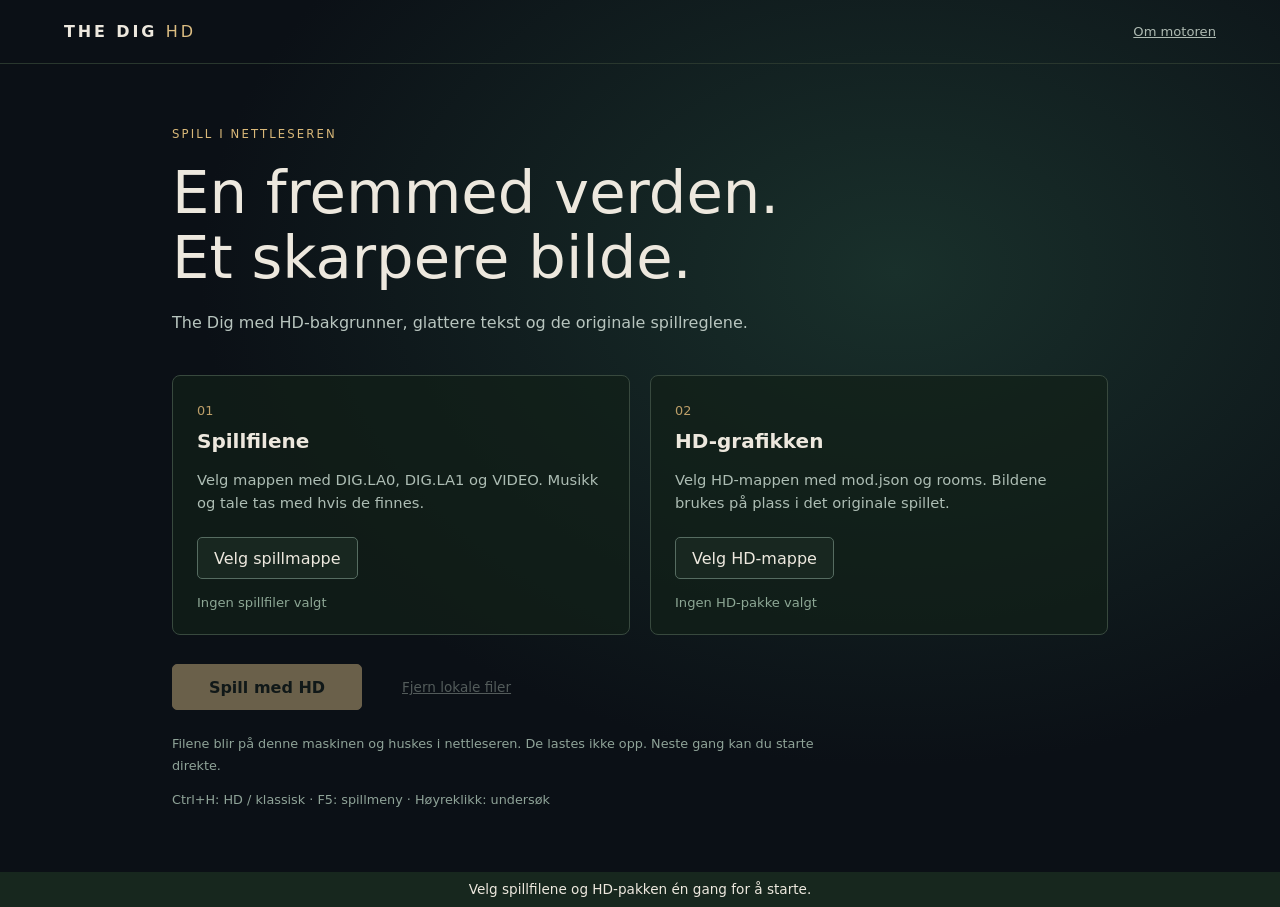
==== engine/pages/index.html @ f94151b5 "Nettlesermotor med lokal HD-pakke og GitHub Pages" ====
<!doctype html>
<html lang="no">
<head>
  <meta charset="utf-8">
  <meta name="viewport" content="width=device-width,initial-scale=1">
  <meta name="color-scheme" content="dark">
  <title>The Dig HD</title>
  <link rel="stylesheet" href="style.css">
</head>
<body>
  <header>
    <a class="brand" href="./">THE DIG <span>HD</span></a>
    <div id="controls" hidden>
      <button id="hd-toggle" type="button">HD / klassisk</button>
      <button id="menu" type="button">Spillmeny</button>
      <button id="fullscreen" type="button">Fullskjerm</button>
    </div>
    <a href="credits.html" class="credits">Om motoren</a>
  </header>
  <main id="setup">
    <div class="eyebrow">SPILL I NETTLESEREN</div>
    <h1>En fremmed verden.<br>Et skarpere bilde.</h1>
    <p class="lead">The Dig med HD-bakgrunner, glattere tekst og de originale spillreglene.</p>
    <div class="files">
      <section>
        <span class="number">01</span>
        <h2>Spillfilene</h2>
        <p>Velg mappen med DIG.LA0, DIG.LA1 og VIDEO. Musikk og tale tas med hvis de finnes.</p>
        <label class="file-button" for="game-files">Velg spillmappe</label>
        <input id="game-files" type="file" webkitdirectory multiple disabled>
        <div id="game-state" class="file-state">Ingen spillfiler valgt</div>
      </section>
      <section>
        <span class="number">02</span>
        <h2>HD-grafikken</h2>
        <p>Velg HD-mappen med mod.json og rooms. Bildene brukes på plass i det originale spillet.</p>
        <label class="file-button" for="mod-files">Velg HD-mappe</label>
        <input id="mod-files" type="file" webkitdirectory multiple disabled>
        <div id="mod-state" class="file-state">Ingen HD-pakke valgt</div>
      </section>
    </div>
    <div class="launch">
      <button id="start" class="primary" type="button" disabled>Spill med HD</button>
      <button id="clear" class="quiet" type="button" disabled>Fjern lokale filer</button>
    </div>
    <p class="privacy">Filene blir på denne maskinen og huskes i nettleseren. De lastes ikke opp. Neste gang kan du starte direkte.</p>
    <p class="keys">Ctrl+H: HD / klassisk · F5: spillmeny · Høyreklikk: undersøk</p>
  </main>
  <div id="player" hidden>
    <canvas id="canvas" tabindex="0" aria-label="The Dig HD"></canvas>
  </div>
  <div id="status" role="status" aria-live="polite">Sjekker lokale filer …</div>
  <script type="module" src="player.mjs"></script>
</body>
</html>
---- engine/pages/style.css ----
:root { color-scheme: dark; font-family: system-ui, sans-serif; color: #ede8de; background: #0b1016; }
* { box-sizing: border-box; }
body { margin: 0; min-height: 100vh; background: radial-gradient(ellipse at 70% 30%, #19302b 0, transparent 55%), #0b1016; }
button, .file-button { font: inherit; cursor: pointer; border: 1px solid #566c61; border-radius: 5px; color: #eee9df; background: #182720; padding: .65rem 1rem; }
button:focus-visible, a:focus-visible, label:focus-within { outline: 2px solid #e3b86c; outline-offset: 4px; }
button:disabled { cursor: default; opacity: .45; }
header { height: 64px; display: flex; align-items: center; justify-content: space-between; gap: 1rem; padding: 0 5vw; border-bottom: 1px solid #29372e; }
.brand { text-decoration: none; color: #ede8de; letter-spacing: .18em; font-weight: 750; white-space: nowrap; }
.brand span { color: #dcbd82; font-weight: 400; }
.credits { color: #adb9b1; font-size: .82rem; }
#controls { display: flex; gap: .5rem; }
#controls button { padding: .4rem .65rem; font-size: .8rem; }
main { max-width: 1000px; margin: 0 auto; padding: 7vh 2rem 3rem; }
.eyebrow { color: #d9b879; letter-spacing: .18em; font-size: .73rem; }
h1 { font-weight: 450; line-height: 1.1; font-size: clamp(2.1rem, 5vw, 3.7rem); margin: 1.2rem 0; }
.lead { color: #b8c5bf; line-height: 1.6; max-width: 620px; }
.files { display: grid; grid-template-columns: 1fr 1fr; gap: 1.25rem; margin: 2.5rem 0 1.8rem; }
section { border: 1px solid #38493e; border-radius: 8px; background: #122018b3; padding: 1.5rem; }
.number { color: #bc9e68; font-size: .8rem; }
h2 { margin: .6rem 0; font-size: 1.25rem; font-weight: 550; }
section p { color: #adbdb4; font-size: .92rem; line-height: 1.6; min-height: 3em; }
.file-button { display: inline-block; margin-top: .5rem; }
input[type=file] { position: absolute; width: 1px; height: 1px; opacity: 0; }
.file-state { margin-top: 1rem; font-size: .82rem; color: #8da795; }
.file-state.ready { color: #d6c291; }
.launch { display: flex; align-items: center; gap: 1.5rem; }
.primary { background: #dec18a; color: #18231c; border-color: #dec18a; font-weight: 650; min-width: 190px; padding: .8rem 1.25rem; }
.quiet { background: transparent; border: 0; color: #aab7ae; text-decoration: underline; font-size: .85rem; }
.privacy, .keys { font-size: .8rem; color: #8fa398; line-height: 1.7; max-width: 650px; }
.privacy { margin-top: 1.4rem; }
#status { padding: .6rem 1rem; text-align: center; font-size: .85rem; background: #17271e; }
#status.error { background: #492426; color: #ffe6e3; }
#player { position: fixed; top: 64px; bottom: 0; width: 100%; background: black; display: flex; justify-content: center; align-items: center; }
canvas { display: block; max-width: 100%; max-height: 100%; outline: none; object-fit: contain; }
#player:fullscreen { top: 0; height: 100%; }
body.playing #status { position: fixed; bottom: 1rem; left: 50%; transform: translateX(-50%); z-index: 3; border-radius: 5px; max-width: 90%; }
[hidden] { display: none !important; }
.about { max-width: 750px; line-height: 1.7; }
.about a { color: #dec18a; }
@media (max-width: 650px) { main { padding: 2rem 1.25rem; } .files { grid-template-columns: 1fr; gap: 1rem; margin-top: 1.5rem; } header { padding: 0 1rem; } body.playing .credits { display: none; } .launch { gap: .5rem; flex-wrap: wrap; } #controls { gap: .25rem; } #controls button { font-size: .7rem; padding: .35rem; } }
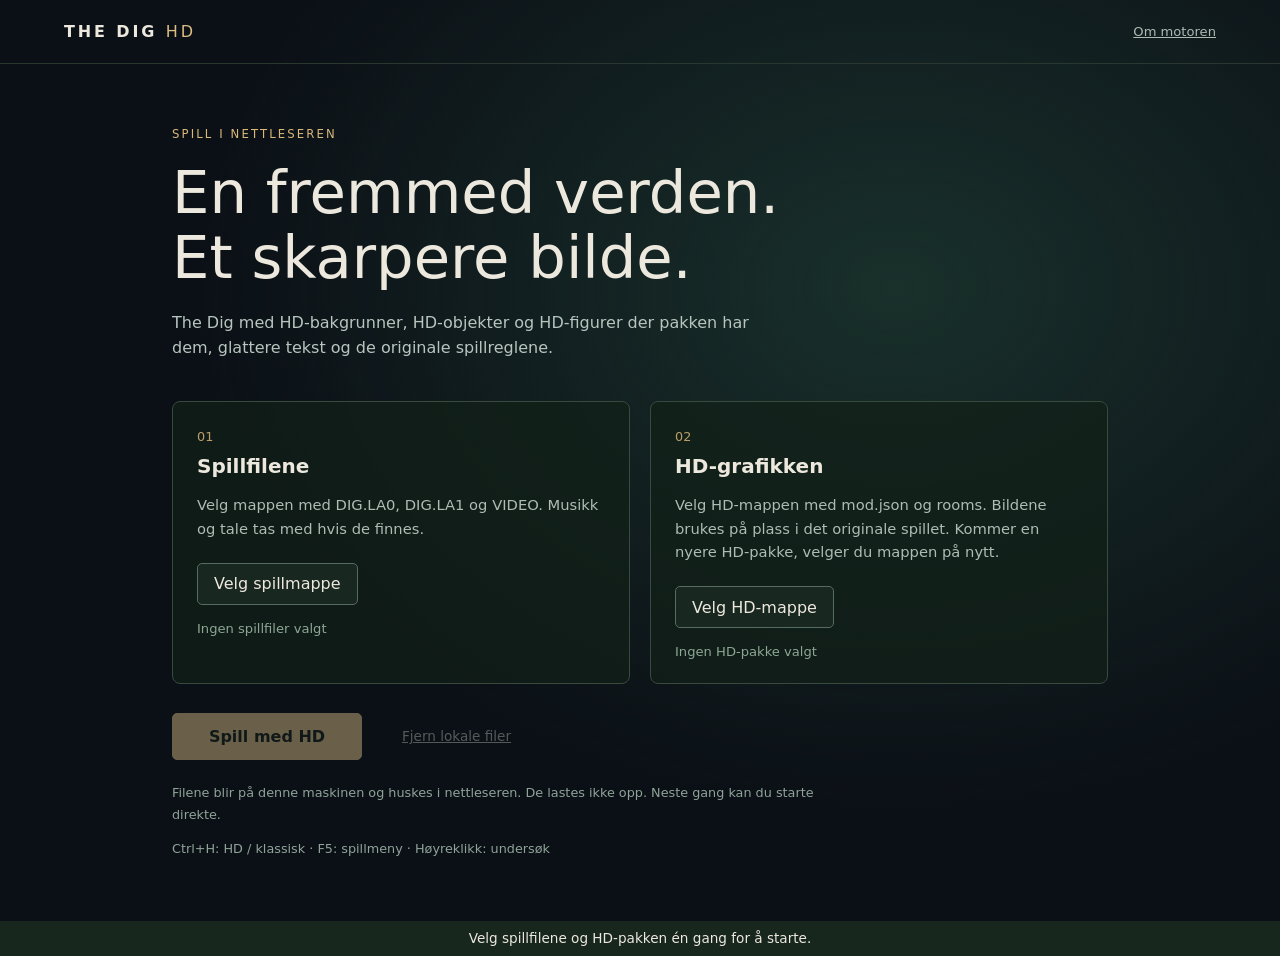
==== commit 8eaebeb6: "Siden viser HD-rom, objektbilder og figurruter i pakken Samme sidefiler som Dig-HD-Remake main (PR 2" ====
--- a/engine/pages/index.html
+++ b/engine/pages/index.html
@@ -20,7 +20,7 @@
   <main id="setup">
     <div class="eyebrow">SPILL I NETTLESEREN</div>
     <h1>En fremmed verden.<br>Et skarpere bilde.</h1>
-    <p class="lead">The Dig med HD-bakgrunner, glattere tekst og de originale spillreglene.</p>
+    <p class="lead">The Dig med HD-bakgrunner, HD-objekter og HD-figurer der pakken har dem, glattere tekst og de originale spillreglene.</p>
     <div class="files">
       <section>
         <span class="number">01</span>
@@ -33,7 +33,7 @@
       <section>
         <span class="number">02</span>
         <h2>HD-grafikken</h2>
-        <p>Velg HD-mappen med mod.json og rooms. Bildene brukes på plass i det originale spillet.</p>
+        <p>Velg HD-mappen med mod.json og rooms. Bildene brukes på plass i det originale spillet. Kommer en nyere HD-pakke, velger du mappen på nytt.</p>
         <label class="file-button" for="mod-files">Velg HD-mappe</label>
         <input id="mod-files" type="file" webkitdirectory multiple disabled>
         <div id="mod-state" class="file-state">Ingen HD-pakke valgt</div>
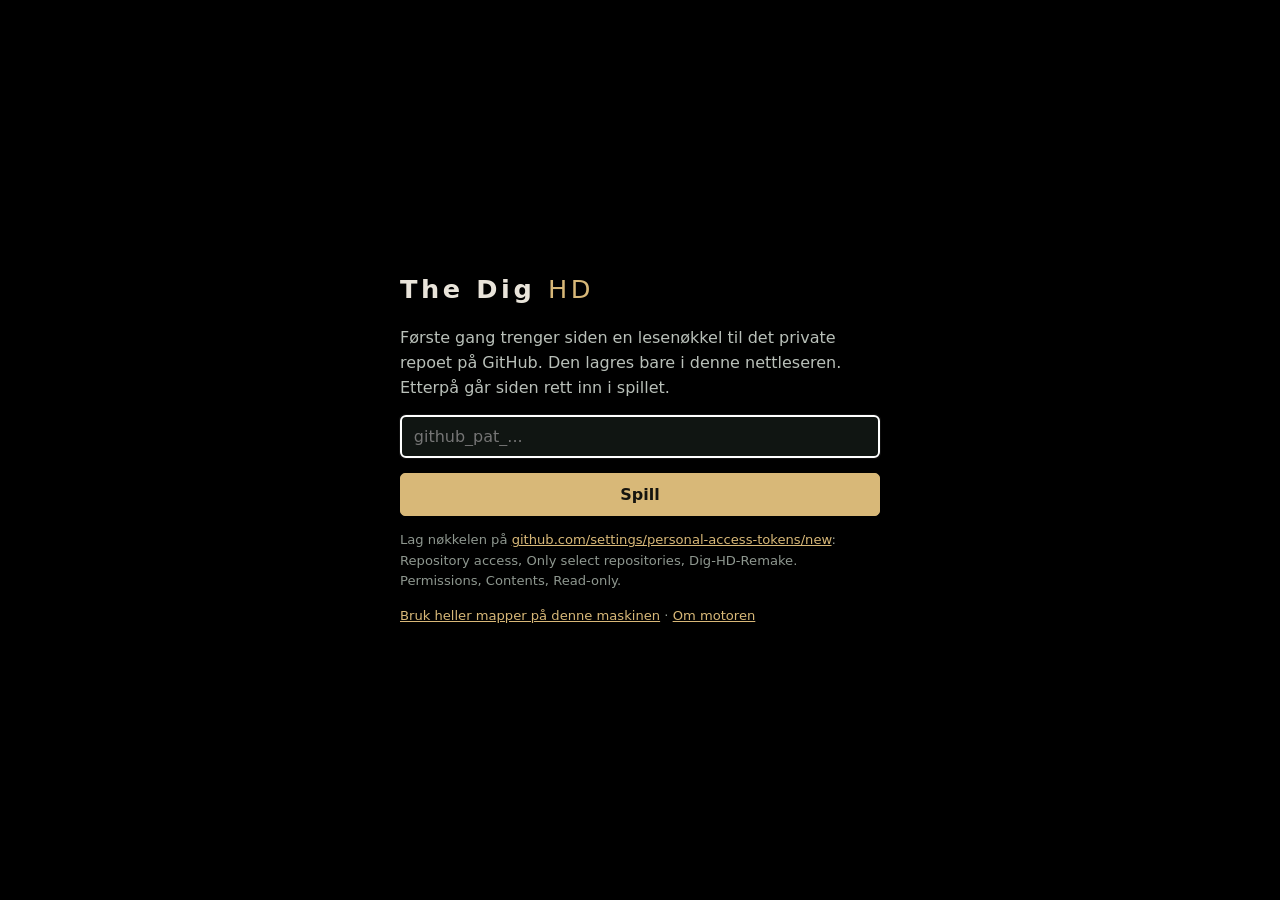
==== commit 3ce570de: "Rett inn i spillet, HD-valget i spillets meny Samme motorpatch og sidefiler som Dig-HD-Remake (PR 25" ====
--- a/engine/pages/index.html
+++ b/engine/pages/index.html
@@ -2,54 +2,37 @@
 <html lang="no">
 <head>
   <meta charset="utf-8">
-  <meta name="viewport" content="width=device-width,initial-scale=1">
+  <meta name="viewport" content="width=device-width,initial-scale=1,viewport-fit=cover">
   <meta name="color-scheme" content="dark">
+  <meta name="theme-color" content="#000000">
   <title>The Dig HD</title>
   <link rel="stylesheet" href="style.css">
 </head>
 <body>
-  <header>
-    <a class="brand" href="./">THE DIG <span>HD</span></a>
-    <div id="controls" hidden>
-      <button id="hd-toggle" type="button">HD / klassisk</button>
-      <button id="menu" type="button">Spillmeny</button>
-      <button id="fullscreen" type="button">Fullskjerm</button>
+  <canvas id="canvas" tabindex="0" aria-label="The Dig"></canvas>
+
+  <!-- Bare første gang: nøkkelen til det private repoet. Etterpå går siden rett inn i spillet. -->
+  <form id="key" class="screen" hidden>
+    <h1>The Dig <span>HD</span></h1>
+    <p>Første gang trenger siden en lesenøkkel til det private repoet på GitHub. Den lagres bare i denne nettleseren. Etterpå går siden rett inn i spillet.</p>
+    <input id="token" type="password" autocomplete="off" autocapitalize="off" spellcheck="false" placeholder="github_pat_..." aria-label="Lesenøkkel fra GitHub">
+    <button type="submit">Spill</button>
+    <p id="key-error" class="error" hidden></p>
+    <p class="small">Lag nøkkelen på <a href="https://github.com/settings/personal-access-tokens/new" target="_blank" rel="noopener">github.com/settings/personal-access-tokens/new</a>: Repository access, Only select repositories, Dig-HD-Remake. Permissions, Contents, Read-only.</p>
+    <p class="small"><button type="button" id="folders-link" class="link">Bruk heller mapper på denne maskinen</button> · <a href="credits.html">Om motoren</a></p>
+    <div id="folders" hidden>
+      <label class="file">Spillmappen (DIG.LA0, DIG.LA1, VIDEO)<input id="game-files" type="file" webkitdirectory multiple></label>
+      <label class="file">HD-mappen (mod.json, rooms)<input id="mod-files" type="file" webkitdirectory multiple></label>
     </div>
-    <a href="credits.html" class="credits">Om motoren</a>
-  </header>
-  <main id="setup">
-    <div class="eyebrow">SPILL I NETTLESEREN</div>
-    <h1>En fremmed verden.<br>Et skarpere bilde.</h1>
-    <p class="lead">The Dig med HD-bakgrunner, HD-objekter og HD-figurer der pakken har dem, glattere tekst og de originale spillreglene.</p>
-    <div class="files">
-      <section>
-        <span class="number">01</span>
-        <h2>Spillfilene</h2>
-        <p>Velg mappen med DIG.LA0, DIG.LA1 og VIDEO. Musikk og tale tas med hvis de finnes.</p>
-        <label class="file-button" for="game-files">Velg spillmappe</label>
-        <input id="game-files" type="file" webkitdirectory multiple disabled>
-        <div id="game-state" class="file-state">Ingen spillfiler valgt</div>
-      </section>
-      <section>
-        <span class="number">02</span>
-        <h2>HD-grafikken</h2>
-        <p>Velg HD-mappen med mod.json og rooms. Bildene brukes på plass i det originale spillet. Kommer en nyere HD-pakke, velger du mappen på nytt.</p>
-        <label class="file-button" for="mod-files">Velg HD-mappe</label>
-        <input id="mod-files" type="file" webkitdirectory multiple disabled>
-        <div id="mod-state" class="file-state">Ingen HD-pakke valgt</div>
-      </section>
-    </div>
-    <div class="launch">
-      <button id="start" class="primary" type="button" disabled>Spill med HD</button>
-      <button id="clear" class="quiet" type="button" disabled>Fjern lokale filer</button>
-    </div>
-    <p class="privacy">Filene blir på denne maskinen og huskes i nettleseren. De lastes ikke opp. Neste gang kan du starte direkte.</p>
-    <p class="keys">Ctrl+H: HD / klassisk · F5: spillmeny · Høyreklikk: undersøk</p>
-  </main>
-  <div id="player" hidden>
-    <canvas id="canvas" tabindex="0" aria-label="The Dig HD"></canvas>
+  </form>
+
+  <div id="ended" class="screen" hidden>
+    <h1>The Dig <span>HD</span></h1>
+    <p>Spillet er avsluttet.</p>
+    <button type="button" id="again">Spill igjen</button>
   </div>
-  <div id="status" role="status" aria-live="polite">Sjekker lokale filer …</div>
+
+  <div id="status" role="status" aria-live="polite" hidden></div>
   <script type="module" src="player.mjs"></script>
 </body>
 </html>
--- a/engine/pages/style.css
+++ b/engine/pages/style.css
@@ -1,40 +1,23 @@
-:root { color-scheme: dark; font-family: system-ui, sans-serif; color: #ede8de; background: #0b1016; }
+:root { color-scheme: dark; font-family: system-ui, sans-serif; color: #e9e4da; background: #000; }
 * { box-sizing: border-box; }
-body { margin: 0; min-height: 100vh; background: radial-gradient(ellipse at 70% 30%, #19302b 0, transparent 55%), #0b1016; }
-button, .file-button { font: inherit; cursor: pointer; border: 1px solid #566c61; border-radius: 5px; color: #eee9df; background: #182720; padding: .65rem 1rem; }
-button:focus-visible, a:focus-visible, label:focus-within { outline: 2px solid #e3b86c; outline-offset: 4px; }
-button:disabled { cursor: default; opacity: .45; }
-header { height: 64px; display: flex; align-items: center; justify-content: space-between; gap: 1rem; padding: 0 5vw; border-bottom: 1px solid #29372e; }
-.brand { text-decoration: none; color: #ede8de; letter-spacing: .18em; font-weight: 750; white-space: nowrap; }
-.brand span { color: #dcbd82; font-weight: 400; }
-.credits { color: #adb9b1; font-size: .82rem; }
-#controls { display: flex; gap: .5rem; }
-#controls button { padding: .4rem .65rem; font-size: .8rem; }
-main { max-width: 1000px; margin: 0 auto; padding: 7vh 2rem 3rem; }
-.eyebrow { color: #d9b879; letter-spacing: .18em; font-size: .73rem; }
-h1 { font-weight: 450; line-height: 1.1; font-size: clamp(2.1rem, 5vw, 3.7rem); margin: 1.2rem 0; }
-.lead { color: #b8c5bf; line-height: 1.6; max-width: 620px; }
-.files { display: grid; grid-template-columns: 1fr 1fr; gap: 1.25rem; margin: 2.5rem 0 1.8rem; }
-section { border: 1px solid #38493e; border-radius: 8px; background: #122018b3; padding: 1.5rem; }
-.number { color: #bc9e68; font-size: .8rem; }
-h2 { margin: .6rem 0; font-size: 1.25rem; font-weight: 550; }
-section p { color: #adbdb4; font-size: .92rem; line-height: 1.6; min-height: 3em; }
-.file-button { display: inline-block; margin-top: .5rem; }
-input[type=file] { position: absolute; width: 1px; height: 1px; opacity: 0; }
-.file-state { margin-top: 1rem; font-size: .82rem; color: #8da795; }
-.file-state.ready { color: #d6c291; }
-.launch { display: flex; align-items: center; gap: 1.5rem; }
-.primary { background: #dec18a; color: #18231c; border-color: #dec18a; font-weight: 650; min-width: 190px; padding: .8rem 1.25rem; }
-.quiet { background: transparent; border: 0; color: #aab7ae; text-decoration: underline; font-size: .85rem; }
-.privacy, .keys { font-size: .8rem; color: #8fa398; line-height: 1.7; max-width: 650px; }
-.privacy { margin-top: 1.4rem; }
-#status { padding: .6rem 1rem; text-align: center; font-size: .85rem; background: #17271e; }
-#status.error { background: #492426; color: #ffe6e3; }
-#player { position: fixed; top: 64px; bottom: 0; width: 100%; background: black; display: flex; justify-content: center; align-items: center; }
-canvas { display: block; max-width: 100%; max-height: 100%; outline: none; object-fit: contain; }
-#player:fullscreen { top: 0; height: 100%; }
-body.playing #status { position: fixed; bottom: 1rem; left: 50%; transform: translateX(-50%); z-index: 3; border-radius: 5px; max-width: 90%; }
+html, body { margin: 0; height: 100%; background: #000; overflow: hidden; }
+/* The game fills the window; ScummVM keeps the picture's shape inside it */
+canvas { position: absolute; inset: 0; width: 100%; height: 100%; display: block; border: 0; outline: none; touch-action: none; }
+.screen { position: absolute; inset: 0; z-index: 2; display: flex; flex-direction: column; justify-content: center; gap: .9rem; padding: 2rem max(1.25rem, calc(50% - 15rem)); background: #000; overflow-y: auto; }
+h1 { margin: 0 0 .5rem; font-weight: 600; letter-spacing: .14em; font-size: 1.6rem; }
+h1 span { color: #d8b878; font-weight: 400; }
+p { margin: 0; line-height: 1.55; color: #b9c0b9; }
+.small { font-size: .82rem; color: #8e978f; }
+a { color: #d8b878; }
+input[type=password] { font: inherit; padding: .7rem .8rem; border-radius: 5px; border: 1px solid #4d5a52; background: #101512; color: #eee; width: 100%; }
+button { font: inherit; cursor: pointer; border-radius: 5px; padding: .7rem 1rem; border: 1px solid #d8b878; background: #d8b878; color: #15140f; font-weight: 600; }
+button.link { padding: 0; border: 0; background: none; color: #d8b878; font-weight: 400; text-decoration: underline; font-size: inherit; }
+.error { color: #ffb4ac; }
+.file { display: block; padding: .8rem; border: 1px dashed #4d5a52; border-radius: 5px; font-size: .85rem; color: #b9c0b9; cursor: pointer; margin-top: .5rem; }
+.file input { display: block; margin-top: .4rem; font-size: .8rem; }
+#status { position: absolute; z-index: 3; left: 50%; bottom: 1.5rem; transform: translateX(-50%); max-width: 90%; padding: .55rem .9rem; border-radius: 5px; text-align: center; font-size: .85rem; color: #ddd; background: rgba(0, 0, 0, .75); pointer-events: none; }
+#status.error { color: #fff; background: #8a1f1f; }
 [hidden] { display: none !important; }
-.about { max-width: 750px; line-height: 1.7; }
-.about a { color: #dec18a; }
-@media (max-width: 650px) { main { padding: 2rem 1.25rem; } .files { grid-template-columns: 1fr; gap: 1rem; margin-top: 1.5rem; } header { padding: 0 1rem; } body.playing .credits { display: none; } .launch { gap: .5rem; flex-wrap: wrap; } #controls { gap: .25rem; } #controls button { font-size: .7rem; padding: .35rem; } }
+.about { max-width: 750px; margin: 0 auto; padding: 2rem 1.25rem; line-height: 1.7; overflow-y: auto; height: 100%; }
+.about a { color: #d8b878; }
+.about p { margin: 0 0 1rem; }
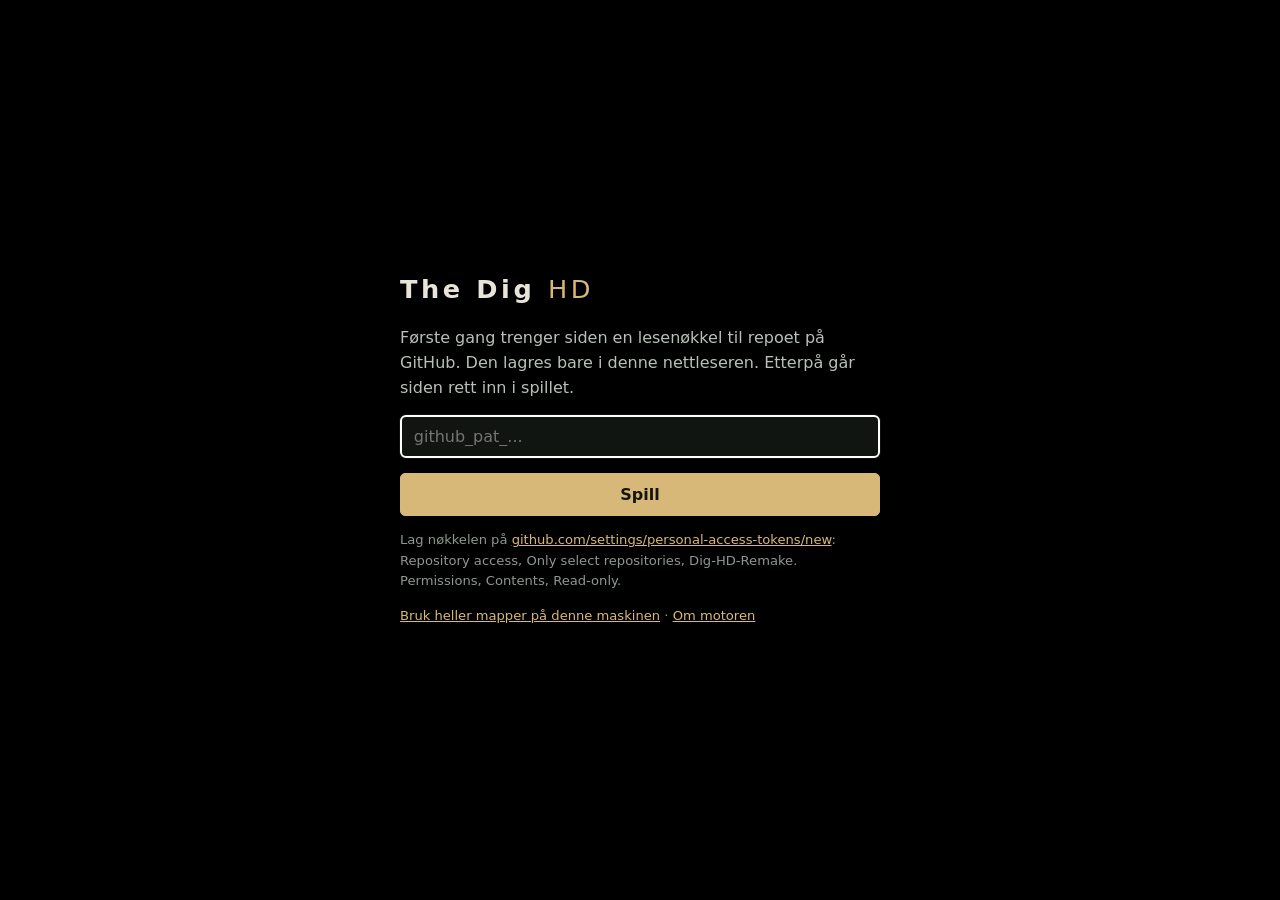
==== commit 337c1ea2: "Myke figurer i motoren (glatt stil med egen alfa) Samme patch og side som Dig-HD-Remake main 35cadc8" ====
--- a/engine/pages/index.html
+++ b/engine/pages/index.html
@@ -14,7 +14,7 @@
   <!-- Bare første gang: nøkkelen til det private repoet. Etterpå går siden rett inn i spillet. -->
   <form id="key" class="screen" hidden>
     <h1>The Dig <span>HD</span></h1>
-    <p>Første gang trenger siden en lesenøkkel til det private repoet på GitHub. Den lagres bare i denne nettleseren. Etterpå går siden rett inn i spillet.</p>
+    <p>Første gang trenger siden en lesenøkkel til repoet på GitHub. Den lagres bare i denne nettleseren. Etterpå går siden rett inn i spillet.</p>
     <input id="token" type="password" autocomplete="off" autocapitalize="off" spellcheck="false" placeholder="github_pat_..." aria-label="Lesenøkkel fra GitHub">
     <button type="submit">Spill</button>
     <p id="key-error" class="error" hidden></p>
@@ -32,6 +32,13 @@
     <button type="button" id="again">Spill igjen</button>
   </div>
 
+  <!-- Store filer første gang (musikk, tale, spillet, filmer): hvor langt nedlastingen har kommet -->
+  <div id="loading" hidden>
+    <p id="loading-text"></p>
+    <div class="bar"><div id="loading-bar"></div></div>
+    <p class="small">Bare første gang. Etterpå starter spillet med en gang.</p>
+  </div>
+
   <div id="status" role="status" aria-live="polite" hidden></div>
   <script type="module" src="player.mjs"></script>
 </body>
--- a/engine/pages/style.css
+++ b/engine/pages/style.css
@@ -17,6 +17,10 @@
 .file input { display: block; margin-top: .4rem; font-size: .8rem; }
 #status { position: absolute; z-index: 3; left: 50%; bottom: 1.5rem; transform: translateX(-50%); max-width: 90%; padding: .55rem .9rem; border-radius: 5px; text-align: center; font-size: .85rem; color: #ddd; background: rgba(0, 0, 0, .75); pointer-events: none; }
 #status.error { color: #fff; background: #8a1f1f; }
+#loading { position: absolute; inset: 0; z-index: 2; display: flex; flex-direction: column; justify-content: center; align-items: center; gap: .9rem; padding: 2rem; background: #000; pointer-events: none; }
+#loading-text { font-size: 1.15rem; color: #e9e4da; text-align: center; }
+.bar { width: min(28rem, 80vw); height: .45rem; border-radius: 3px; background: #24302a; overflow: hidden; }
+#loading-bar { height: 100%; width: 0; background: #d8b878; }
 [hidden] { display: none !important; }
 .about { max-width: 750px; margin: 0 auto; padding: 2rem 1.25rem; line-height: 1.7; overflow-y: auto; height: 100%; }
 .about a { color: #d8b878; }
